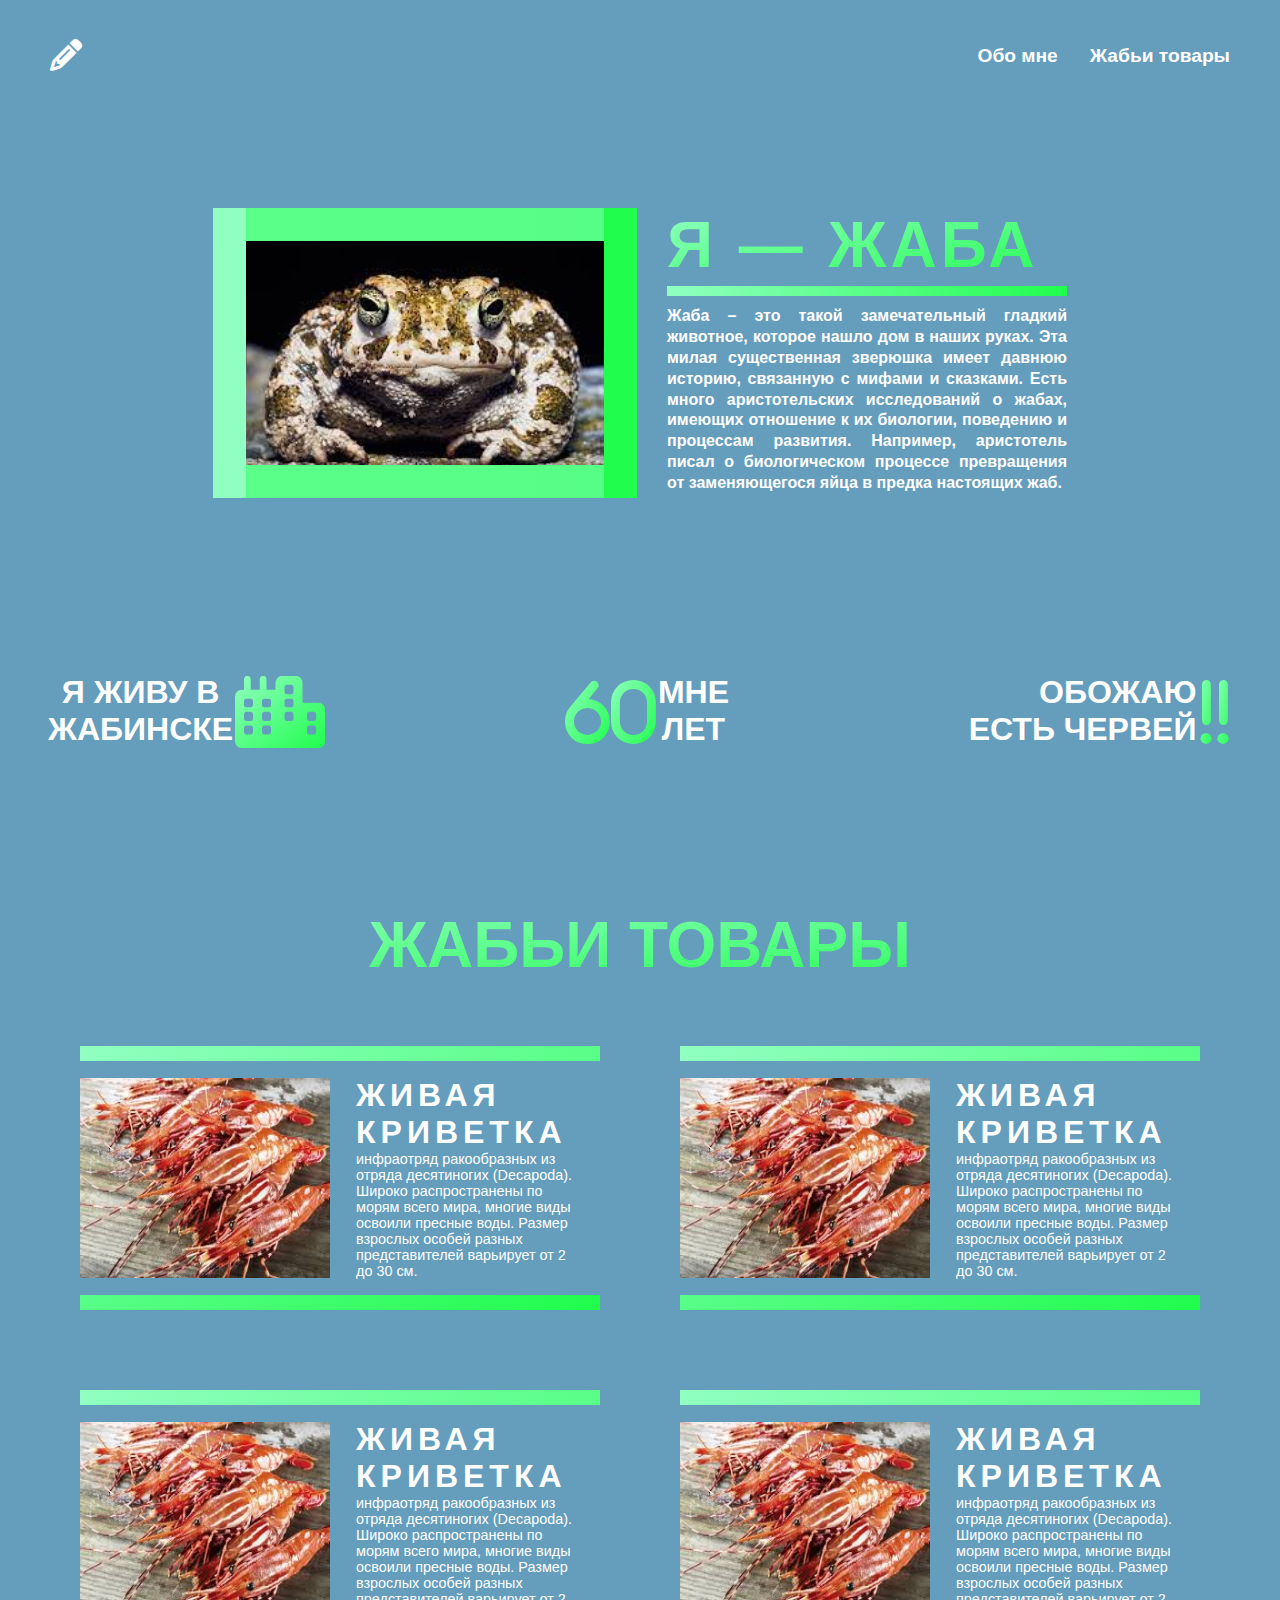
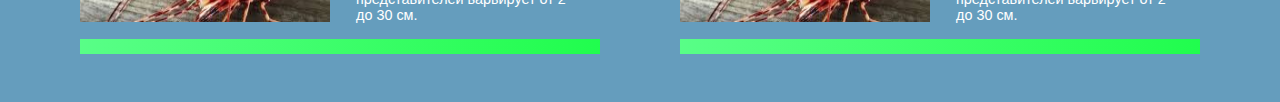
==== index.html @ 88a5e9f7 "first commit" ====
<!DOCTYPE html>
<html lang="en">
  <head>
    <meta charset="UTF-8" />
    <meta http-equiv="X-UA-Compatible" content="IE=edge" />
    <meta name="viewport" content="width=device-width, initial-scale=1.0" />
    <title>Резюме</title>
    <link
      rel="stylesheet"
      href="https://cdnjs.cloudflare.com/ajax/libs/font-awesome/6.2.1/css/all.min.css"
    />
    <link rel="stylesheet" href="styles.css" />
  </head>
  <body>
    <!-- Navbar section -->
    <nav class="navbar">
      <div class="navbar__container">
        <a href="/" id="navbar__logo"><i class="fa-solid fa-pencil"></i></a>
        <div class="navbar__menu">
          <li class="navbar__item">
            <a href="#about" class="navbar__link">Обо мне</a>
          </li>
          <li class="navbar__item">
            <a href="#products" class="navbar__link">Жабьи товары</a>
          </li>
        </div>
      </div>
    </nav>
    <main>
      <!-- About section -->
      <div class="about" id="about">
        <div class="about__container">
          <div class="about__avatar"></div>
          <div class="about__description">
            <h1>Я — ЖАБА</h1>
            <p>
              Жаба – это такой замечательный гладкий животное, которое нашло дом
              в наших руках. Эта милая существенная зверюшка имеет давнюю
              историю, связанную с мифами и сказками. Есть много аристотельских
              исследований о жабах, имеющих отношение к их биологии, поведению и
              процессам развития. Например, аристотель писал о биологическом
              процессе превращения от заменяющегося яйца в предка настоящих жаб.
            </p>
          </div>
        </div>
      </div>

      <!-- Info section -->
      <div class="info">
        <div class="info__container">
          <div class="info__item">
            <h1>
              Я ЖИВУ В <br />
              ЖАБИНСКЕ
            </h1>
            <i class="fa-solid fa-city"></i>
          </div>
          <div class="info__item">
            <div class="icon__wrapper">
              <i class="fa-solid fa-6"></i><i class="fa-solid fa-0"></i>
            </div>
            <h1>
              МНЕ <br />
              ЛЕТ
            </h1>
          </div>
          <div class="info__item">
            <h1>
              ОБОЖАЮ <br />
              ЕСТЬ ЧЕРВЕЙ
            </h1>
            <div class="icon__wrapper">
              <i class="fa-solid fa-exclamation"></i
              ><i class="fa-solid fa-exclamation"></i>
            </div>
          </div>
        </div>
      </div>

      <!-- Products section -->
      <div class="products" id="products">
        <h1>ЖАБЬИ ТОВАРЫ</h1>
        <div class="products__container">
          <div class="products__cards">
            <div class="products__card">
              <img
                src="images/krivet.jpg"
                width="250px"
                height="200px"
                alt="krivet"
              />
              <div class="products__content">
                <h2>Живая криветка</h2>
                <p>
                  инфраотряд ракообразных из отряда десятиногих (Decapoda). Широко
                  распространены по морям всего мира, многие виды освоили пресные
                  воды. Размер взрослых особей разных представителей варьирует от
                  2 до 30 см.
                </p>
              </div>
            </div>
            <div class="products__card">
              <img
                src="images/krivet.jpg"
                width="250px"
                height="200px"
                alt="krivet"
              />
              <div class="products__content">
                <h2>Живая криветка</h2>
                <p>
                  инфраотряд ракообразных из отряда десятиногих (Decapoda). Широко
                  распространены по морям всего мира, многие виды освоили пресные
                  воды. Размер взрослых особей разных представителей варьирует от
                  2 до 30 см.
                </p>
              </div>
            </div>
            <div class="products__card">
              <img
                src="images/krivet.jpg"
                width="250px"
                height="200px"
                alt="krivet"
              />
              <div class="products__content">
                <h2>Живая криветка</h2>
                <p>
                  инфраотряд ракообразных из отряда десятиногих (Decapoda). Широко
                  распространены по морям всего мира, многие виды освоили пресные
                  воды. Размер взрослых особей разных представителей варьирует от
                  2 до 30 см.
                </p>
              </div>
            </div>
            <div class="products__card">
              <img
                src="images/krivet.jpg"
                width="250px"
                height="200px"
                alt="krivet"
              />
              <div class="products__content">
                <h2>Живая криветка</h2>
                <p>
                  инфраотряд ракообразных из отряда десятиногих (Decapoda). Широко
                  распространены по морям всего мира, многие виды освоили пресные
                  воды. Размер взрослых особей разных представителей варьирует от
                  2 до 30 см.
                </p>
              </div>
            </div>
            
          </div>
        </div>
      </div>
    </main>
    <script src="scripts.js"></script>
  </body>
</html>
---- styles.css ----
* {
  box-sizing: border-box;
  margin: 0;
  padding: 0;
  font-family: Arial, Helvetica, sans-serif;
}

html {
  scroll-behavior: smooth;
}

/* Navbar section */

.navbar {
  display: flex;
  justify-content: center;
  background-color: #659dbd;
  height: 70px;
  position: sticky;
  padding: 56px 50px;
  top: 0;
  transition: padding 0.5s;
  z-index: 999;
}

.navbar.active {
  padding: 20px 50px;
  box-shadow: 0px 2px 4px rgba(0, 0, 0, 0.7);
}

.navbar__container {
  display: flex;
  justify-content: space-between;
  align-items: center;
  width: 100%;
  max-width: 1300px;
}

#navbar__logo {
  color: #fff;
  font-size: 2rem;
}

.navbar__menu {
  display: flex;
  align-items: center;
  list-style: none;
  gap: 0 2rem;
  font-size: 1.2rem;
}

.navbar__link {
  text-decoration: none;
  color: #fff;
  font-weight: 700;
}

.navbar__link:hover {
  color: #91ffc1;
  transition: all 0.3s;
}

main {
  display: grid;
  gap: 4rem;
  background-color: #659dbd;
  padding-top: 2rem;
  color: #fff;
}

/* About section */

.about__container {
  display: flex;
  width: 100vw;
  max-width: 1300px;
  padding: 0 50px;
  justify-content: center;
  margin: 0 auto;
  gap: 2.5rem 30px;
  flex-wrap: wrap;
  padding: 4rem;
}

.about__avatar {
  width: 424px;
  height: 290px;
  background: url(images/zaba.jpg) center;
  background-size: cover;
  border: 33px solid;
  border-image: linear-gradient(to left, #20fd4d 0%, #91ffc1 100%);
  border-image-slice: 1;
  border-image-repeat: repeat;
}

.about__description {
  display: grid;
  width: 100%;
  max-width: 400px;
  gap: 10px;
}

.about__description h1 {
  background-image: linear-gradient(to top left, #20fd4d 0%, #91ffc1 100%);
  background-clip: text;
  -webkit-background-clip: text;
  color: transparent;
  font-size: 4rem;
  border-bottom: 10px solid transparent;
  border-image: linear-gradient(to left, #20fd4d 0%, #91ffc1 100%);
  border-image-slice: 1;
  letter-spacing: 4px;
}

.about__description p {
  color: #fff;
  font-weight: 600;
  text-align: justify;
  line-height: 1.3rem;
}

.info {
  padding: 3rem;
}

.info__container {
  /* width: 100vw; */
  max-width: 1300px;
  display: flex;
  justify-content: space-between;
  align-items: center;
  flex-wrap: wrap;
  text-align: center;
  gap: 1.4rem 0;
  margin: 0 auto;
}

.info i {
  font-size: 4.5rem;
  /* color: #91ffc1; */
  background-image: linear-gradient(to top left, #20fd4d 0%, #91ffc1 100%);
  background-clip: text;
  -webkit-background-clip: text;
  color: transparent;
}

.info__item {
  display: flex;
  align-items: flex-end;
  text-align: center;
  align-self: flex-end;
  flex-wrap: wrap;
  gap: 0.1rem;
}

.info__item:nth-child(3) {
  text-align: right;
}

.icon__wrapper {
  display: flex;
}

@media screen and (max-width: 950px) {
  .about {
    grid-template-columns: auto;
  }

  .info {
    flex-flow: column nowrap;
    align-content: center;
    justify-content: center;
  }

  .info__item:nth-child(odd) {
    align-self: flex-start;
  }

  .info__item:nth-child(even) {
    align-self: flex-end;
  }
}

@media screen and (max-width: 440px) {
  .info > div.main__item {
    text-align: left;
    align-self: flex-start;
  }
}

.products {
  /* margin-top: 4rem; */
  max-width: 1300px;
  padding: 3rem 0;
  margin-inline: auto;
}

.products h1 {
  background-image: linear-gradient(to top left, #20fd4d 0%, #91ffc1 100%);
  background-clip: text;
  -webkit-background-clip: text;
  color: transparent;
  font-size: 4rem;
  text-align: center;
}

.products__cards {
  margin-top: 4rem;
  display: grid;
  grid-template-columns: 1fr 1fr;
  padding-inline: 5rem;
  gap: 5rem;
}

.products__card {
  display: grid;
  grid-template-columns: 1fr 1fr;
  align-items: center;
  border-bottom: 15px solid;
  border-top: 15px solid;
  border-image: linear-gradient(to top left, #20fd4d 0%, #91ffc1 100%);
  border-image-slice: 1;
  border-image-repeat: round;
}

.products__content {
  padding: 1rem;
}

.products__content h2 {
  text-transform: uppercase;
  font-size: 2rem;
  letter-spacing: 5px;
}

.products__content p {
  font-size: 0.9rem;
}

.products__card img {
  /* border-radius: 50px; */
}

/*
.products__container {
  display: flex;
  flex-wrap: wrap;
  margin: 0 auto;
  width: 100vw;
  max-width: 1300px;
}

.products__container p {
  max-width: 271px;
  text-align: justify;
}

.products__card {
  background-color: #72c3c9;
  padding: 25px;
  border-radius: 20px;
  z-index: 1;
}

.products__card img {
  transform: scale(1.2) translate(0%, -5%);
  position: relative;
  background-clip: content-box;
  z-index: 2;
} */
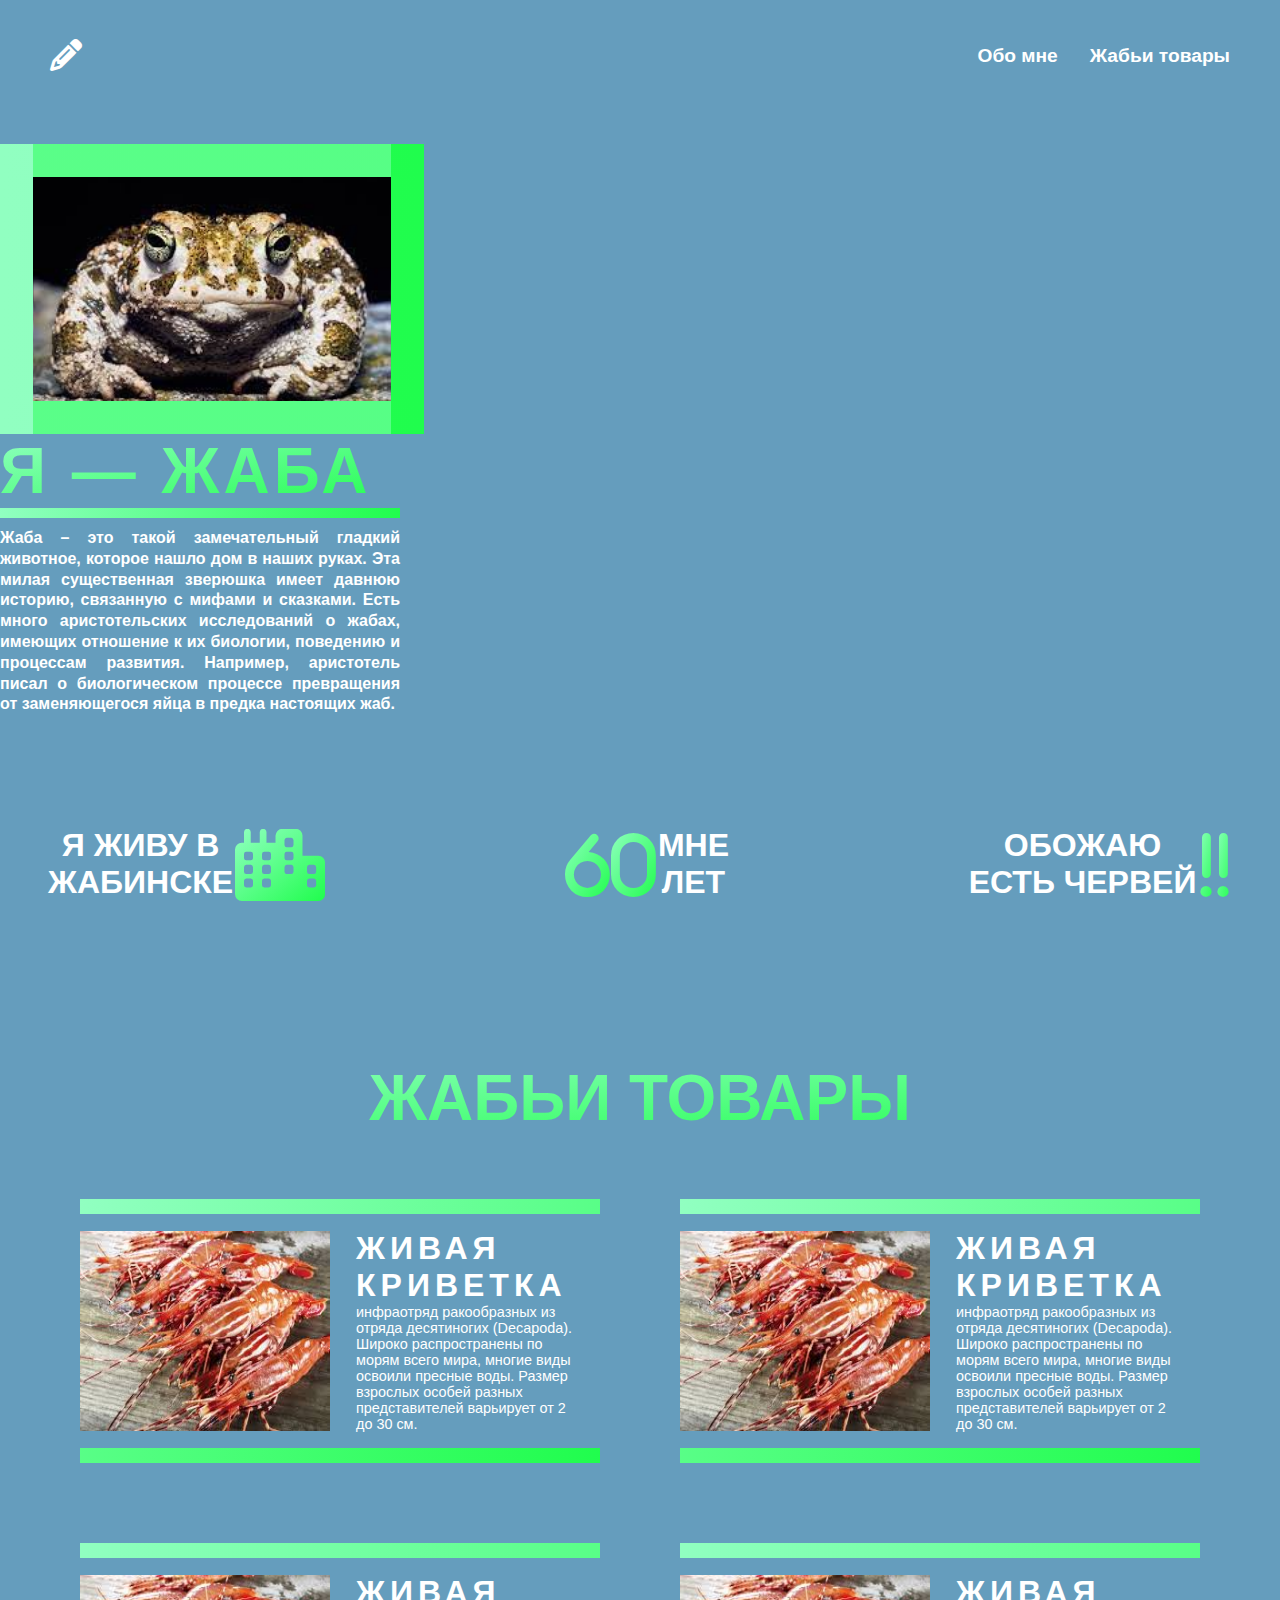
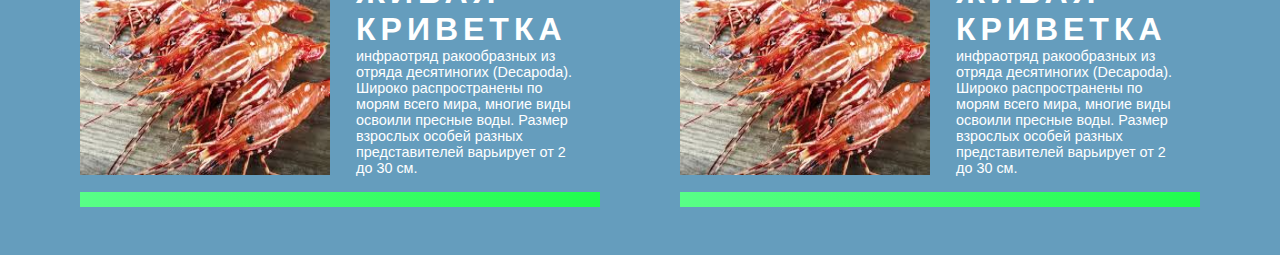
==== commit 73a393e0: "Add files via upload" ====
--- a/index.html
+++ b/index.html
@@ -9,6 +9,7 @@
       rel="stylesheet"
       href="https://cdnjs.cloudflare.com/ajax/libs/font-awesome/6.2.1/css/all.min.css"
     />
+    <link href="https://cdn.jsdelivr.net/npm/bootstrap@5.3.0-alpha1/dist/css/bootstrap.min.css" rel="stylesheet" integrity="sha384-GLhlTQ8iRABdZLl6O3oVMWSktQOp6b7In1Zl3/Jr59b6EGGoI1aFkw7cmDA6j6gD" crossorigin="anonymous">
     <link rel="stylesheet" href="styles.css" />
   </head>
   <body>
@@ -28,10 +29,10 @@
     </nav>
     <main>
       <!-- About section -->
-      <div class="about" id="about">
-        <div class="about__container">
-          <div class="about__avatar"></div>
-          <div class="about__description">
+      <div class="about container" id="about">
+        <div class="row">
+          <div class="about__avatar col-lg"></div>
+          <div class="about__description col-lg">
             <h1>Я — ЖАБА</h1>
             <p>
               Жаба – это такой замечательный гладкий животное, которое нашло дом
@@ -46,32 +47,38 @@
       </div>
 
       <!-- Info section -->
-      <div class="info">
-        <div class="info__container">
-          <div class="info__item">
-            <h1>
-              Я ЖИВУ В <br />
-              ЖАБИНСКЕ
-            </h1>
-            <i class="fa-solid fa-city"></i>
+      <div class="info container-md">
+        <div class="info__container row">
+          <div class="col-xl">
+            <div class="info__item">
+              <h1>
+                Я ЖИВУ В <br />
+                ЖАБИНСКЕ
+              </h1>
+              <i class="fa-solid fa-city"></i>
+            </div>
           </div>
-          <div class="info__item">
-            <div class="icon__wrapper">
-              <i class="fa-solid fa-6"></i><i class="fa-solid fa-0"></i>
+          <div class="col-xl">
+            <div class="info__item">
+              <div class="icon__wrapper">
+                <i class="fa-solid fa-6"></i><i class="fa-solid fa-0"></i>
+              </div>
+              <h1>
+                МНЕ <br />
+                ЛЕТ
+              </h1>
             </div>
-            <h1>
-              МНЕ <br />
-              ЛЕТ
-            </h1>
           </div>
-          <div class="info__item">
-            <h1>
-              ОБОЖАЮ <br />
-              ЕСТЬ ЧЕРВЕЙ
-            </h1>
-            <div class="icon__wrapper">
-              <i class="fa-solid fa-exclamation"></i
-              ><i class="fa-solid fa-exclamation"></i>
+          <div class="col-xl">
+            <div class="info__item">
+              <h1>
+                ОБОЖАЮ <br />
+                ЕСТЬ ЧЕРВЕЙ
+              </h1>
+              <div class="icon__wrapper">
+                <i class="fa-solid fa-exclamation"></i
+                ><i class="fa-solid fa-exclamation"></i>
+              </div>
             </div>
           </div>
         </div>
@@ -155,6 +162,7 @@
         </div>
       </div>
     </main>
+    <script src="https://cdn.jsdelivr.net/npm/bootstrap@5.3.0-alpha1/dist/js/bootstrap.bundle.min.js" integrity="sha384-w76AqPfDkMBDXo30jS1Sgez6pr3x5MlQ1ZAGC+nuZB+EYdgRZgiwxhTBTkF7CXvN" crossorigin="anonymous"></script>
     <script src="scripts.js"></script>
   </body>
 </html>
--- a/styles.css
+++ b/styles.css
@@ -235,36 +235,4 @@
 
 .products__content p {
   font-size: 0.9rem;
-}
-
-.products__card img {
-  /* border-radius: 50px; */
-}
-
-/*
-.products__container {
-  display: flex;
-  flex-wrap: wrap;
-  margin: 0 auto;
-  width: 100vw;
-  max-width: 1300px;
-}
-
-.products__container p {
-  max-width: 271px;
-  text-align: justify;
-}
-
-.products__card {
-  background-color: #72c3c9;
-  padding: 25px;
-  border-radius: 20px;
-  z-index: 1;
-}
-
-.products__card img {
-  transform: scale(1.2) translate(0%, -5%);
-  position: relative;
-  background-clip: content-box;
-  z-index: 2;
-} */
+}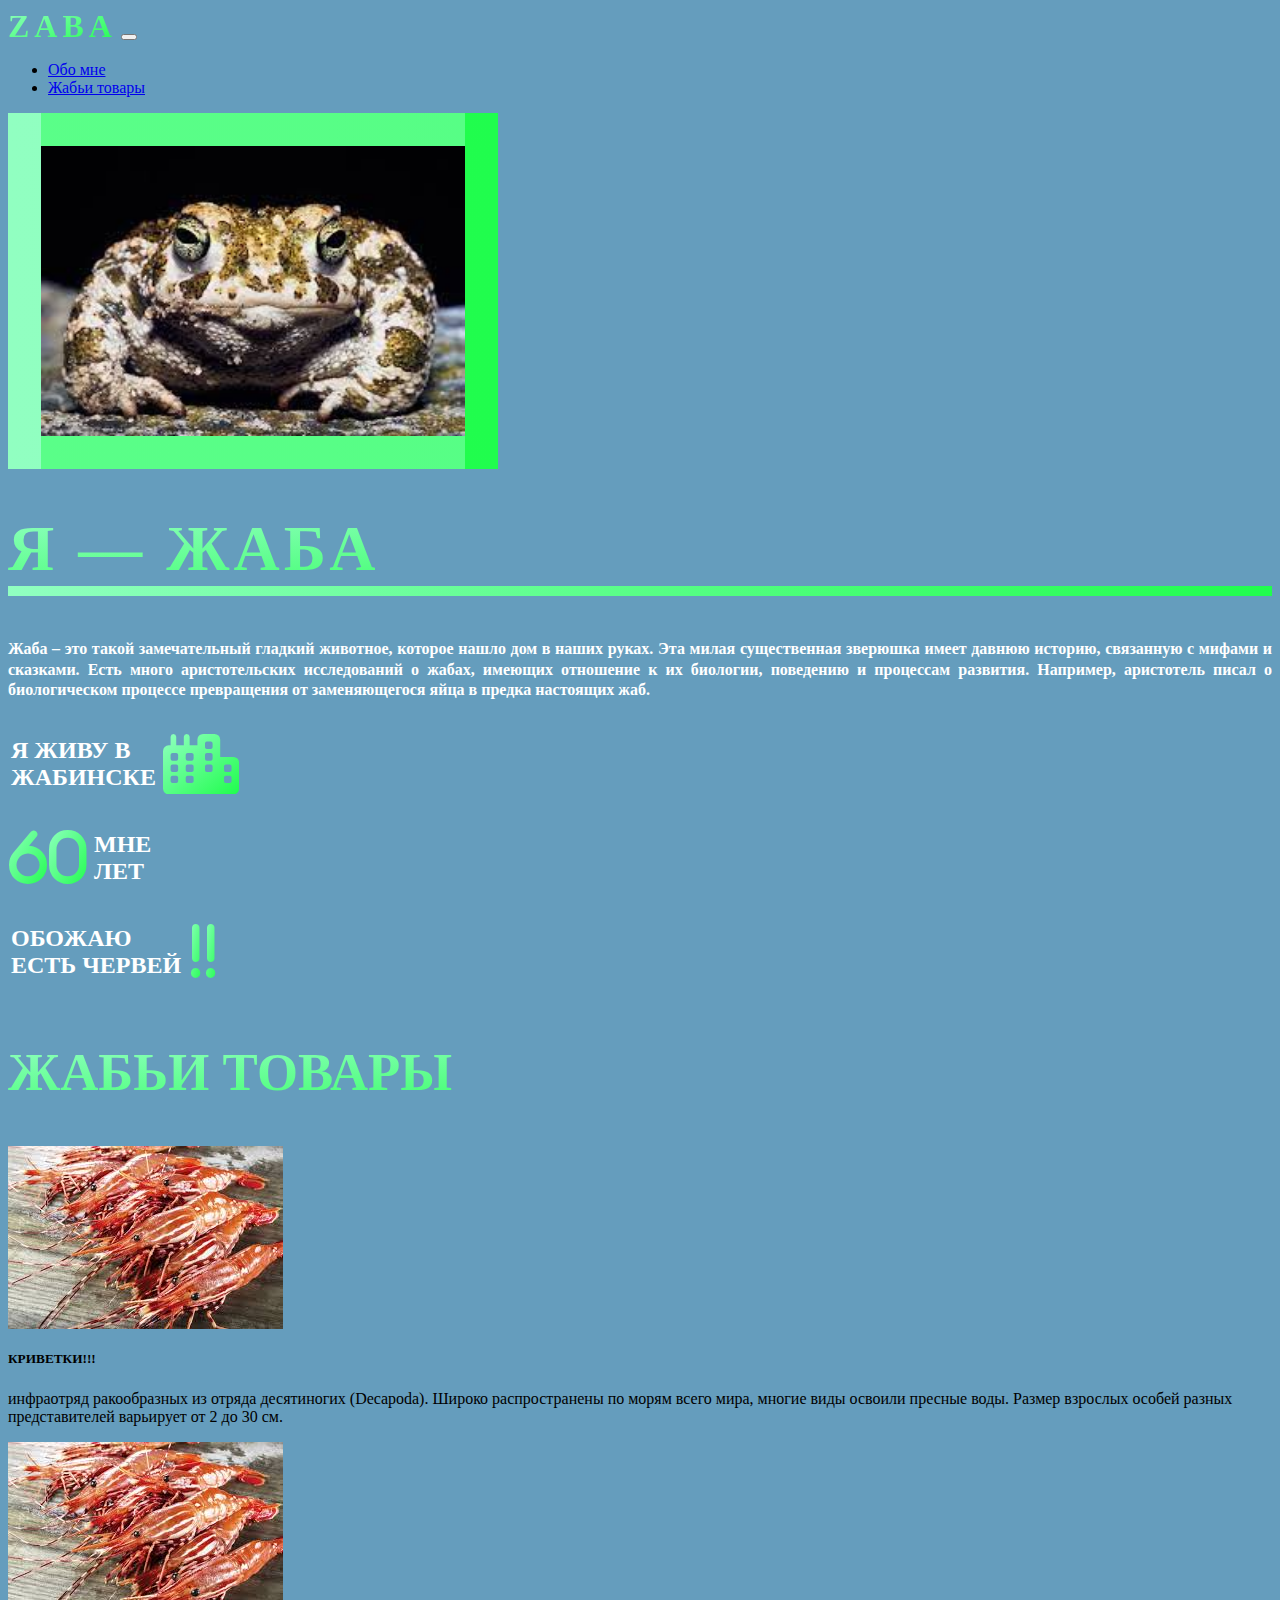
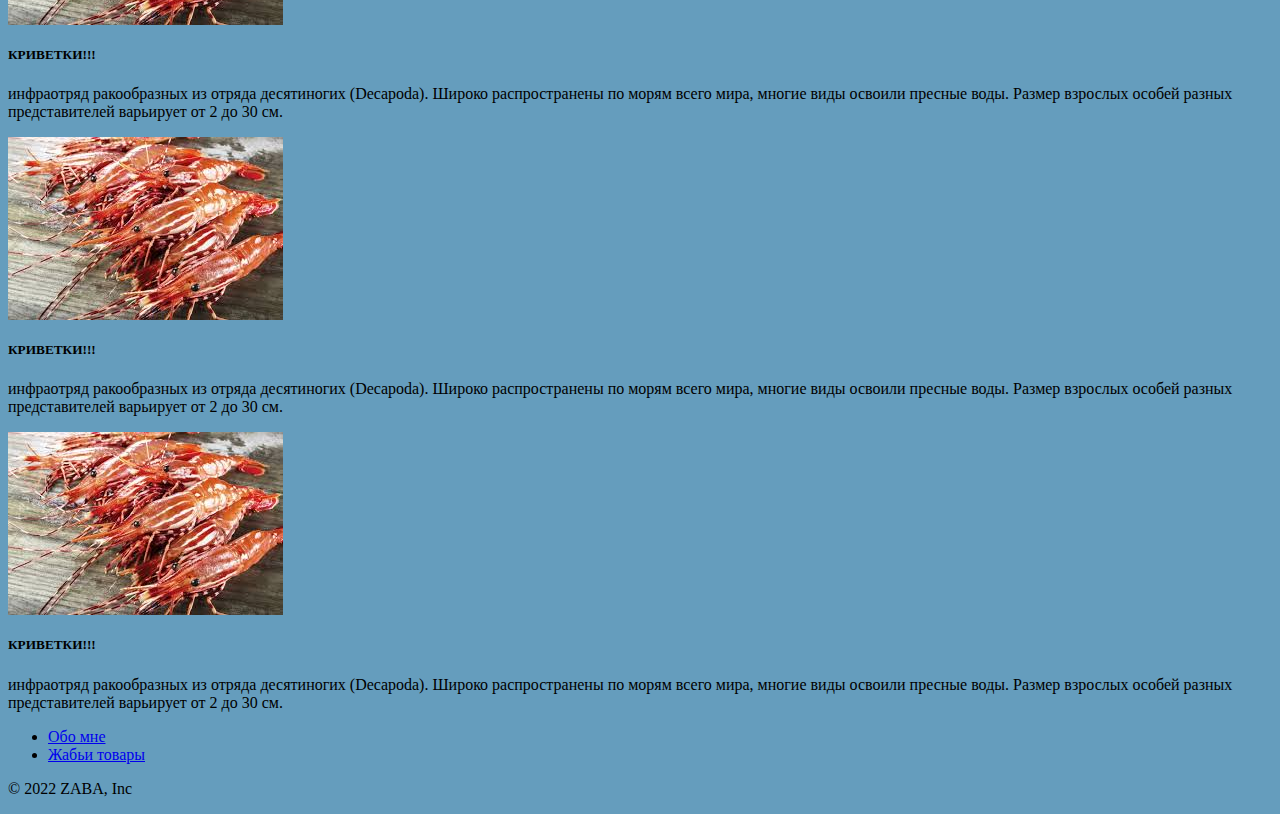
==== commit e3b91909: "CHAOS" ====
--- a/index.html
+++ b/index.html
@@ -4,165 +4,199 @@
     <meta charset="UTF-8" />
     <meta http-equiv="X-UA-Compatible" content="IE=edge" />
     <meta name="viewport" content="width=device-width, initial-scale=1.0" />
-    <title>Резюме</title>
+    <title>Zaba</title>
     <link
       rel="stylesheet"
       href="https://cdnjs.cloudflare.com/ajax/libs/font-awesome/6.2.1/css/all.min.css"
     />
-    <link href="https://cdn.jsdelivr.net/npm/bootstrap@5.3.0-alpha1/dist/css/bootstrap.min.css" rel="stylesheet" integrity="sha384-GLhlTQ8iRABdZLl6O3oVMWSktQOp6b7In1Zl3/Jr59b6EGGoI1aFkw7cmDA6j6gD" crossorigin="anonymous">
+    <link
+      href="https://cdn.jsdelivr.net/npm/bootstrap@5.3.0-alpha1/dist/css/bootstrap.min.css"
+      rel="stylesheet"
+      integrity="sha384-GLhlTQ8iRABdZLl6O3oVMWSktQOp6b7In1Zl3/Jr59b6EGGoI1aFkw7cmDA6j6gD"
+      crossorigin="anonymous"
+    />
     <link rel="stylesheet" href="styles.css" />
   </head>
   <body>
-    <!-- Navbar section -->
-    <nav class="navbar">
-      <div class="navbar__container">
-        <a href="/" id="navbar__logo"><i class="fa-solid fa-pencil"></i></a>
-        <div class="navbar__menu">
-          <li class="navbar__item">
-            <a href="#about" class="navbar__link">Обо мне</a>
-          </li>
-          <li class="navbar__item">
-            <a href="#products" class="navbar__link">Жабьи товары</a>
-          </li>
-        </div>
-      </div>
-    </nav>
+    <header>
+      <!-- Navbar -->
+      <nav class="navbar navbar-expand-lg py-4 fs-5">
+        <div class="container">
+          <a class="navbar-brand" href="#">ZABA</a>
+          <button
+            class="navbar-toggler"
+            type="button"
+            data-bs-toggle="collapse"
+            data-bs-target="#navbarSupportedContent"
+            aria-controls="navbarSupportedContent"
+            aria-expanded="false"
+            aria-label="Toggle navigation"
+          >
+            <span class="navbar-toggler-icon"></span>
+          </button>
+          <div
+            class="collapse navbar-collapse justify-content-end"
+            id="navbarSupportedContent"
+          >
+            <ul class="navbar-nav gap-lg-3">
+              <li class="nav-item">
+                <a class="nav-link" aria-current="page" href="#about"
+                  >Обо мне</a
+                >
+              </li>
+              <li class="nav-item">
+                <a class="nav-link" href="#products">Жабьи товары</a>
+              </li>
+            </ul>
+          </div>
+        </div>
+      </nav>
+    </header>
     <main>
       <!-- About section -->
-      <div class="about container" id="about">
-        <div class="row">
-          <div class="about__avatar col-lg"></div>
-          <div class="about__description col-lg">
-            <h1>Я — ЖАБА</h1>
-            <p>
-              Жаба – это такой замечательный гладкий животное, которое нашло дом
-              в наших руках. Эта милая существенная зверюшка имеет давнюю
-              историю, связанную с мифами и сказками. Есть много аристотельских
-              исследований о жабах, имеющих отношение к их биологии, поведению и
-              процессам развития. Например, аристотель писал о биологическом
-              процессе превращения от заменяющегося яйца в предка настоящих жаб.
-            </p>
-          </div>
-        </div>
-      </div>
-
-      <!-- Info section -->
-      <div class="info container-md">
-        <div class="info__container row">
-          <div class="col-xl">
-            <div class="info__item">
-              <h1>
+      <section class="about my-4" id="about">
+        <div class="about__brief container p-md-5">
+          <div class="row gy-4 justify-content-center">
+            <div class="col-lg col-xl-5 col-xxl-4">
+              <img
+                class="about__image mx-auto"
+                src="./images/zaba.jpg"
+                alt=""
+              />
+            </div>
+            <div
+              class="col-11 col-lg col-xl-5 d-flex flex-column justify-content-center"
+            >
+              <h1 class="about__brief-title title text-center text-lg-start">
+                Я — ЖАБА
+              </h1>
+              <p class="about__brief-description">
+                Жаба – это такой замечательный гладкий животное, которое нашло
+                дом в наших руках. Эта милая существенная зверюшка имеет давнюю
+                историю, связанную с мифами и сказками. Есть много
+                аристотельских исследований о жабах, имеющих отношение к их
+                биологии, поведению и процессам развития. Например, аристотель
+                писал о биологическом процессе превращения от заменяющегося яйца
+                в предка настоящих жаб.
+              </p>
+            </div>
+          </div>
+        </div>
+        <div class="about__information container py-5">
+          <div class="row g-4 px-4 px-md-5">
+            <div
+              class="about__information-item col-lg text-start text-lg-center"
+            >
+              <h2 class="about__information-title text-end">
                 Я ЖИВУ В <br />
                 ЖАБИНСКЕ
-              </h1>
+              </h2>
               <i class="fa-solid fa-city"></i>
             </div>
-          </div>
-          <div class="col-xl">
-            <div class="info__item">
-              <div class="icon__wrapper">
-                <i class="fa-solid fa-6"></i><i class="fa-solid fa-0"></i>
-              </div>
-              <h1>
+            <div class="about__information-item col-lg text-end text-lg-center">
+              <i class="fa-solid fa-6"></i><i class="fa-solid fa-0"></i>
+              <h2 class="about__information-title text-start">
                 МНЕ <br />
                 ЛЕТ
-              </h1>
-            </div>
-          </div>
-          <div class="col-xl">
-            <div class="info__item">
-              <h1>
+              </h2>
+            </div>
+            <div
+              class="about__information-item col-lg text-start text-lg-center"
+            >
+              <h2 class="about__information-title text-end">
                 ОБОЖАЮ <br />
                 ЕСТЬ ЧЕРВЕЙ
-              </h1>
-              <div class="icon__wrapper">
-                <i class="fa-solid fa-exclamation"></i
-                ><i class="fa-solid fa-exclamation"></i>
-              </div>
-            </div>
-          </div>
-        </div>
+              </h2>
+              <i class="fa-solid fa-exclamation"></i
+              ><i class="fa-solid fa-exclamation"></i>
+            </div>
+          </div>
+        </div>
+      </section>
+      <!-- Products section -->
+      <section class="products my-3" id="products">
+        <div class="container">
+          <h2 class="products__title title text-center">ЖАБЬИ ТОВАРЫ</h2>
+          <div
+            class="row row-cols-1 row-cols-sm-2 row-cols-lg-3 row-cols-xl-4 px-5 px-sm-0 g-5 g-sm-4 my-1 my-lg-5"
+          >
+            <div class="col">
+              <div class="card">
+                <img src="./images/krivet.jpg" class="card-img-top" alt="..." />
+                <div class="card-body">
+                  <h5 class="card-title">КРИВЕТКИ!!!</h5>
+                  <p class="card-text">
+                    инфраотряд ракообразных из отряда десятиногих (Decapoda).
+                    Широко распространены по морям всего мира, многие виды
+                    освоили пресные воды. Размер взрослых особей разных
+                    представителей варьирует от 2 до 30 см.
+                  </p>
+                </div>
+              </div>
+            </div>
+            <div class="col">
+              <div class="card">
+                <img src="./images/krivet.jpg" class="card-img-top" alt="..." />
+                <div class="card-body">
+                  <h5 class="card-title">КРИВЕТКИ!!!</h5>
+                  <p class="card-text">
+                    инфраотряд ракообразных из отряда десятиногих (Decapoda).
+                    Широко распространены по морям всего мира, многие виды
+                    освоили пресные воды. Размер взрослых особей разных
+                    представителей варьирует от 2 до 30 см.
+                  </p>
+                </div>
+              </div>
+            </div>
+            <div class="col">
+              <div class="card">
+                <img src="./images/krivet.jpg" class="card-img-top" alt="..." />
+                <div class="card-body">
+                  <h5 class="card-title">КРИВЕТКИ!!!</h5>
+                  <p class="card-text">
+                    инфраотряд ракообразных из отряда десятиногих (Decapoda).
+                    Широко распространены по морям всего мира, многие виды
+                    освоили пресные воды. Размер взрослых особей разных
+                    представителей варьирует от 2 до 30 см.
+                  </p>
+                </div>
+              </div>
+            </div>
+            <div class="col">
+              <div class="card">
+                <img src="./images/krivet.jpg" class="card-img-top" alt="..." />
+                <div class="card-body">
+                  <h5 class="card-title">КРИВЕТКИ!!!</h5>
+                  <p class="card-text">
+                    инфраотряд ракообразных из отряда десятиногих (Decapoda).
+                    Широко распространены по морям всего мира, многие виды
+                    освоили пресные воды. Размер взрослых особей разных
+                    представителей варьирует от 2 до 30 см.
+                  </p>
+                </div>
+              </div>
+            </div>
+          </div>
+        </div>
+      </section>
+    </main>
+    <footer class="py-3 my-4">
+      <div class="container">
+        <ul class="nav justify-content-center border-bottom pb-3 mb-3">
+            <li class="nav-item">
+              <a href="#about" class="nav-link px-2 text-light">Обо мне</a>
+            </li>
+            <li class="nav-item">
+              <a href="#products" class="nav-link px-2 text-light">Жабьи товары</a>
+            </li>
+          </ul>
+          <p class="text-center text-light">© 2022 ZABA, Inc</p>
       </div>
-
-      <!-- Products section -->
-      <div class="products" id="products">
-        <h1>ЖАБЬИ ТОВАРЫ</h1>
-        <div class="products__container">
-          <div class="products__cards">
-            <div class="products__card">
-              <img
-                src="images/krivet.jpg"
-                width="250px"
-                height="200px"
-                alt="krivet"
-              />
-              <div class="products__content">
-                <h2>Живая криветка</h2>
-                <p>
-                  инфраотряд ракообразных из отряда десятиногих (Decapoda). Широко
-                  распространены по морям всего мира, многие виды освоили пресные
-                  воды. Размер взрослых особей разных представителей варьирует от
-                  2 до 30 см.
-                </p>
-              </div>
-            </div>
-            <div class="products__card">
-              <img
-                src="images/krivet.jpg"
-                width="250px"
-                height="200px"
-                alt="krivet"
-              />
-              <div class="products__content">
-                <h2>Живая криветка</h2>
-                <p>
-                  инфраотряд ракообразных из отряда десятиногих (Decapoda). Широко
-                  распространены по морям всего мира, многие виды освоили пресные
-                  воды. Размер взрослых особей разных представителей варьирует от
-                  2 до 30 см.
-                </p>
-              </div>
-            </div>
-            <div class="products__card">
-              <img
-                src="images/krivet.jpg"
-                width="250px"
-                height="200px"
-                alt="krivet"
-              />
-              <div class="products__content">
-                <h2>Живая криветка</h2>
-                <p>
-                  инфраотряд ракообразных из отряда десятиногих (Decapoda). Широко
-                  распространены по морям всего мира, многие виды освоили пресные
-                  воды. Размер взрослых особей разных представителей варьирует от
-                  2 до 30 см.
-                </p>
-              </div>
-            </div>
-            <div class="products__card">
-              <img
-                src="images/krivet.jpg"
-                width="250px"
-                height="200px"
-                alt="krivet"
-              />
-              <div class="products__content">
-                <h2>Живая криветка</h2>
-                <p>
-                  инфраотряд ракообразных из отряда десятиногих (Decapoda). Широко
-                  распространены по морям всего мира, многие виды освоили пресные
-                  воды. Размер взрослых особей разных представителей варьирует от
-                  2 до 30 см.
-                </p>
-              </div>
-            </div>
-            
-          </div>
-        </div>
-      </div>
-    </main>
-    <script src="https://cdn.jsdelivr.net/npm/bootstrap@5.3.0-alpha1/dist/js/bootstrap.bundle.min.js" integrity="sha384-w76AqPfDkMBDXo30jS1Sgez6pr3x5MlQ1ZAGC+nuZB+EYdgRZgiwxhTBTkF7CXvN" crossorigin="anonymous"></script>
-    <script src="scripts.js"></script>
+    </footer>
+    <script
+      src="https://cdn.jsdelivr.net/npm/bootstrap@5.3.0-alpha1/dist/js/bootstrap.bundle.min.js"
+      integrity="sha384-w76AqPfDkMBDXo30jS1Sgez6pr3x5MlQ1ZAGC+nuZB+EYdgRZgiwxhTBTkF7CXvN"
+      crossorigin="anonymous"
+    ></script>
   </body>
 </html>
--- a/styles.css
+++ b/styles.css
@@ -1,238 +1,112 @@
-* {
-  box-sizing: border-box;
-  margin: 0;
-  padding: 0;
-  font-family: Arial, Helvetica, sans-serif;
+:root {
+  --light-clr: #fff;
+  --light-clr-2: #bed2c9;
+  --light-clr-3: #e1e7dd;
+  --dark-clr: #2e2e2e;
+  --font-clr: #fff;
+  --font-sec-clr: rgb(104, 255, 72);
+  --body-bg-clr: #659dbd;
+  --bs-nav-link-color: #fff;
+  /* --second-bg-image:  */
+  /* --title-font: "Bebas Neue", cursive;
+  --body-font: "Poppins", sans-serif; */
 }
 
 html {
   scroll-behavior: smooth;
+  overflow-x: hidden;
 }
 
-/* Navbar section */
-
-.navbar {
-  display: flex;
-  justify-content: center;
-  background-color: #659dbd;
-  height: 70px;
-  position: sticky;
-  padding: 56px 50px;
-  top: 0;
-  transition: padding 0.5s;
-  z-index: 999;
+body {
+  /* font-size: 1.4rem;
+  line-height: 1.5; */
+  background-color: var(--body-bg-clr);
+  color: var(--body-font-clr);
 }
 
-.navbar.active {
-  padding: 20px 50px;
-  box-shadow: 0px 2px 4px rgba(0, 0, 0, 0.7);
+img,
+picture {
+  max-width: 100%;
+  display: block;
 }
 
-.navbar__container {
-  display: flex;
-  justify-content: space-between;
-  align-items: center;
-  width: 100%;
-  max-width: 1300px;
+/* Components */
+.title {
+  background-image: linear-gradient(to top left, #20fd4d 0%, #91ffc1 100%);
+  background-clip: text;
+  -webkit-background-clip: text;
+  color: transparent;
+  font-size: 3.3rem;
+  font-weight: 700;
 }
 
-#navbar__logo {
-  color: #fff;
+/* Navbar */
+.navbar-nav {
+  --bs-nav-link-color: var(--font-clr);
+  --bs-nav-link-hover-color: var(--font-sec-clr);
+}
+
+.navbar-brand {
+  letter-spacing: 5px;
+  background-image: linear-gradient(to top left, #20fd4d 0%, #91ffc1 100%);
+  background-clip: text;
+  -webkit-background-clip: text;
+  color: transparent;
+  font-weight: bold;
   font-size: 2rem;
 }
 
-.navbar__menu {
-  display: flex;
-  align-items: center;
-  list-style: none;
-  gap: 0 2rem;
-  font-size: 1.2rem;
-}
-
-.navbar__link {
-  text-decoration: none;
-  color: #fff;
-  font-weight: 700;
-}
-
-.navbar__link:hover {
-  color: #91ffc1;
-  transition: all 0.3s;
-}
-
-main {
-  display: grid;
-  gap: 4rem;
-  background-color: #659dbd;
-  padding-top: 2rem;
-  color: #fff;
-}
-
-/* About section */
-
-.about__container {
-  display: flex;
-  width: 100vw;
-  max-width: 1300px;
-  padding: 0 50px;
-  justify-content: center;
-  margin: 0 auto;
-  gap: 2.5rem 30px;
-  flex-wrap: wrap;
-  padding: 4rem;
-}
-
-.about__avatar {
+/* About */
+.about__image {
   width: 424px;
   height: 290px;
-  background: url(images/zaba.jpg) center;
-  background-size: cover;
+  /* background: url(../images/zaba.jpg) center; */
+  /* background-size: cover; */
   border: 33px solid;
   border-image: linear-gradient(to left, #20fd4d 0%, #91ffc1 100%);
   border-image-slice: 1;
   border-image-repeat: repeat;
 }
 
-.about__description {
-  display: grid;
-  width: 100%;
-  max-width: 400px;
-  gap: 10px;
+.about__brief-description {
+  color: #fff;
+  font-weight: 600;
+  text-align: justify;
+  line-height: 1.3rem;
 }
 
-.about__description h1 {
-  background-image: linear-gradient(to top left, #20fd4d 0%, #91ffc1 100%);
-  background-clip: text;
-  -webkit-background-clip: text;
-  color: transparent;
-  font-size: 4rem;
+.about__brief-title {
   border-bottom: 10px solid transparent;
   border-image: linear-gradient(to left, #20fd4d 0%, #91ffc1 100%);
   border-image-slice: 1;
   letter-spacing: 4px;
 }
 
-.about__description p {
-  color: #fff;
+.about__information-title {
+  display: inline-block;
+  color: var(--font-clr);
   font-weight: 600;
-  text-align: justify;
-  line-height: 1.3rem;
+  margin-inline: 3px;
 }
 
-.info {
-  padding: 3rem;
-}
-
-.info__container {
-  /* width: 100vw; */
-  max-width: 1300px;
-  display: flex;
-  justify-content: space-between;
-  align-items: center;
-  flex-wrap: wrap;
-  text-align: center;
-  gap: 1.4rem 0;
-  margin: 0 auto;
-}
-
-.info i {
-  font-size: 4.5rem;
-  /* color: #91ffc1; */
+.about__information i {
+  font-size: 3.4em;
   background-image: linear-gradient(to top left, #20fd4d 0%, #91ffc1 100%);
-  background-clip: text;
   -webkit-background-clip: text;
   color: transparent;
 }
 
-.info__item {
-  display: flex;
-  align-items: flex-end;
-  text-align: center;
-  align-self: flex-end;
-  flex-wrap: wrap;
-  gap: 0.1rem;
+.about__information-item > * {
+  vertical-align: middle;
 }
 
-.info__item:nth-child(3) {
-  text-align: right;
-}
-
-.icon__wrapper {
-  display: flex;
-}
-
-@media screen and (max-width: 950px) {
-  .about {
-    grid-template-columns: auto;
+/* Media */
+@media (min-width: 1200px) {
+  .about__brief-title {
+    font-size: 4rem;
   }
 
-  .info {
-    flex-flow: column nowrap;
-    align-content: center;
-    justify-content: center;
-  }
-
-  .info__item:nth-child(odd) {
-    align-self: flex-start;
-  }
-
-  .info__item:nth-child(even) {
-    align-self: flex-end;
+  .about__information i {
+    font-size: 3.8em;
   }
 }
-
-@media screen and (max-width: 440px) {
-  .info > div.main__item {
-    text-align: left;
-    align-self: flex-start;
-  }
-}
-
-.products {
-  /* margin-top: 4rem; */
-  max-width: 1300px;
-  padding: 3rem 0;
-  margin-inline: auto;
-}
-
-.products h1 {
-  background-image: linear-gradient(to top left, #20fd4d 0%, #91ffc1 100%);
-  background-clip: text;
-  -webkit-background-clip: text;
-  color: transparent;
-  font-size: 4rem;
-  text-align: center;
-}
-
-.products__cards {
-  margin-top: 4rem;
-  display: grid;
-  grid-template-columns: 1fr 1fr;
-  padding-inline: 5rem;
-  gap: 5rem;
-}
-
-.products__card {
-  display: grid;
-  grid-template-columns: 1fr 1fr;
-  align-items: center;
-  border-bottom: 15px solid;
-  border-top: 15px solid;
-  border-image: linear-gradient(to top left, #20fd4d 0%, #91ffc1 100%);
-  border-image-slice: 1;
-  border-image-repeat: round;
-}
-
-.products__content {
-  padding: 1rem;
-}
-
-.products__content h2 {
-  text-transform: uppercase;
-  font-size: 2rem;
-  letter-spacing: 5px;
-}
-
-.products__content p {
-  font-size: 0.9rem;
-}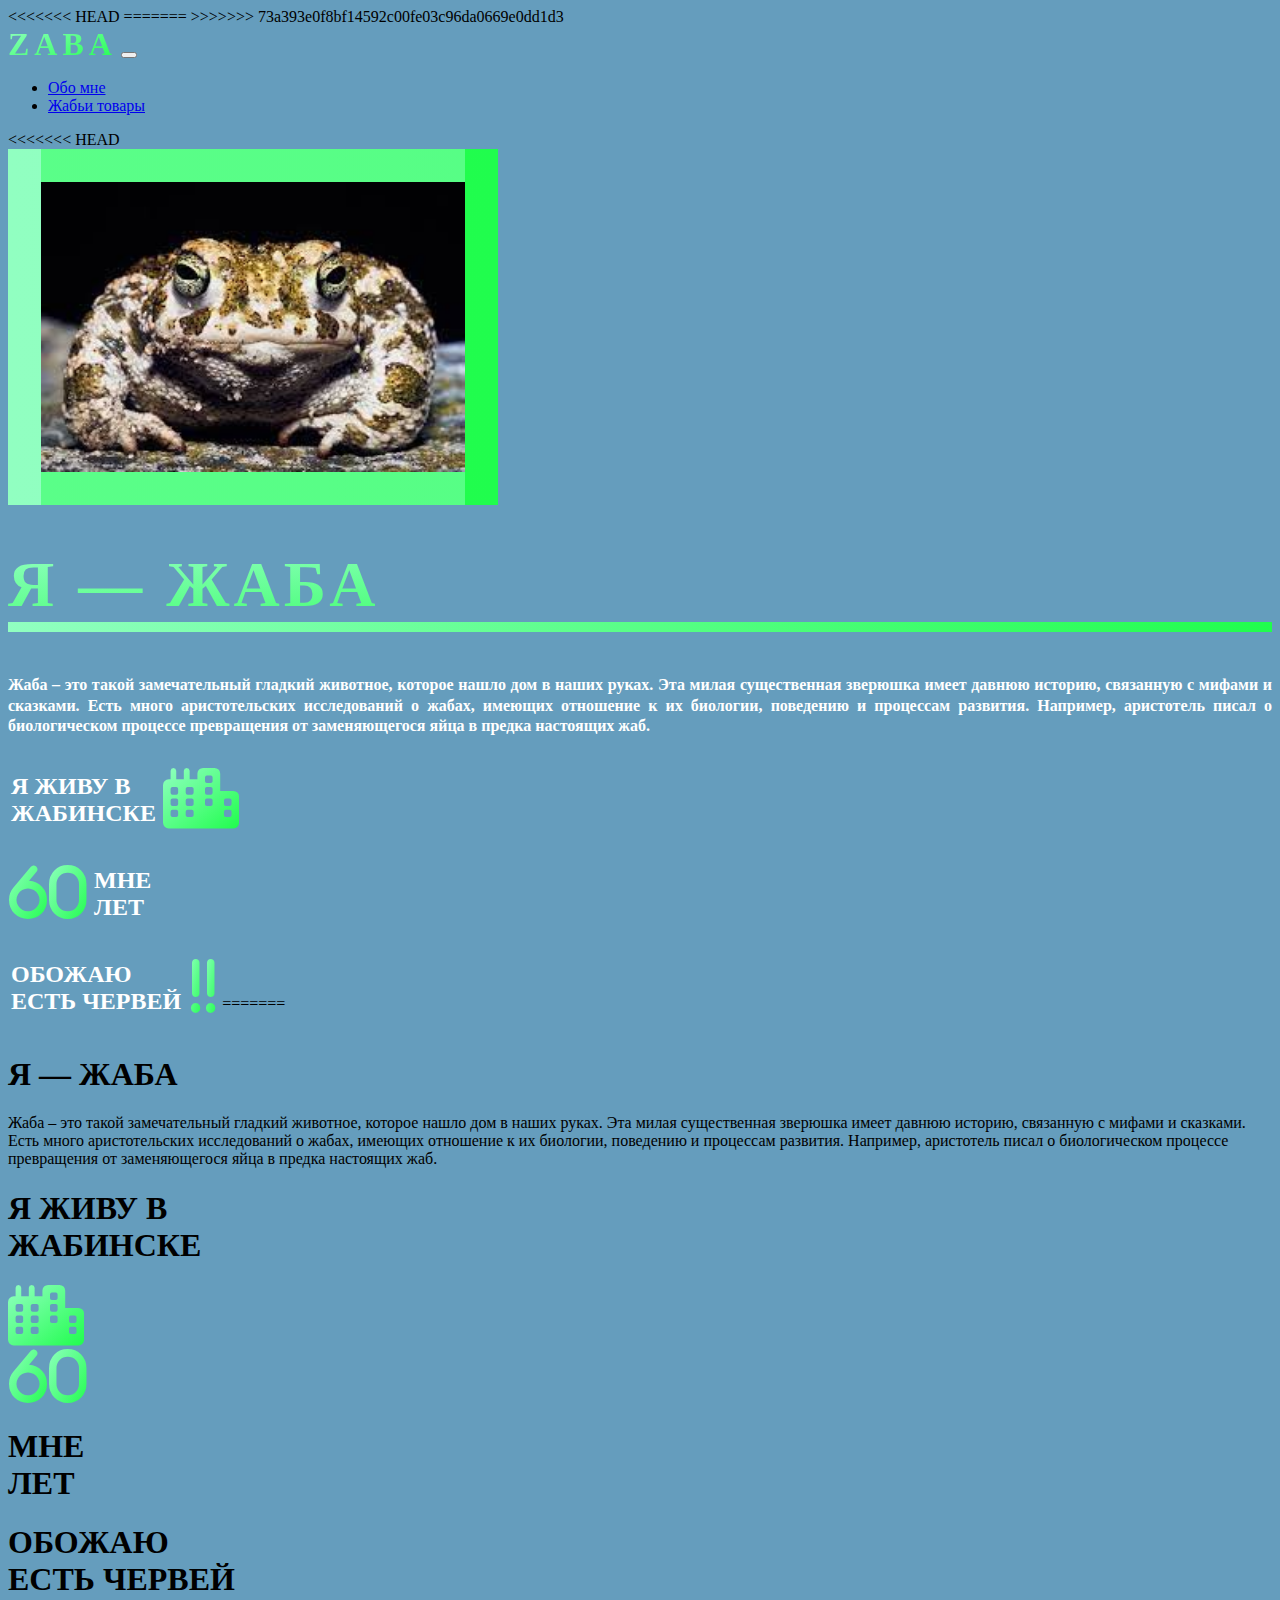
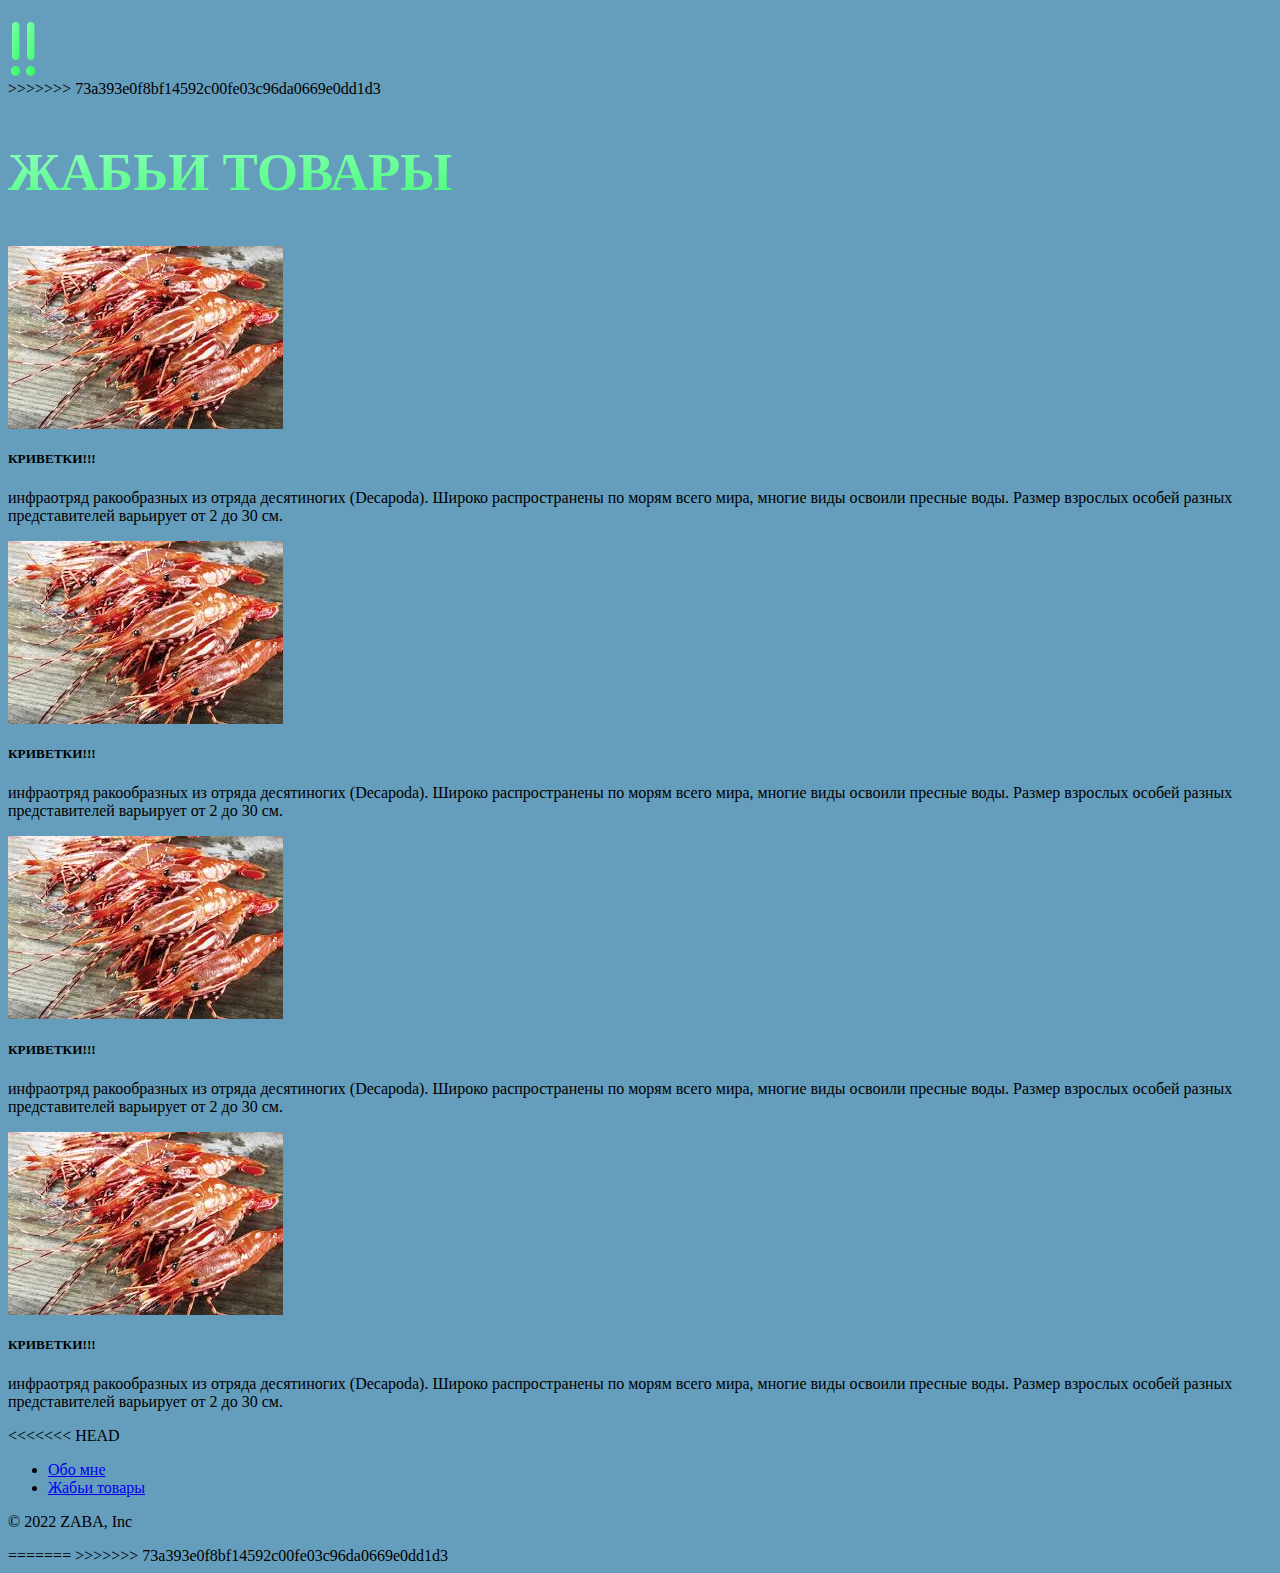
==== commit 1a4be90f: "Merge branch 'main' of https://github.com/cornual55/LR2" ====
--- a/index.html
+++ b/index.html
@@ -9,12 +9,16 @@
       rel="stylesheet"
       href="https://cdnjs.cloudflare.com/ajax/libs/font-awesome/6.2.1/css/all.min.css"
     />
+<<<<<<< HEAD
     <link
       href="https://cdn.jsdelivr.net/npm/bootstrap@5.3.0-alpha1/dist/css/bootstrap.min.css"
       rel="stylesheet"
       integrity="sha384-GLhlTQ8iRABdZLl6O3oVMWSktQOp6b7In1Zl3/Jr59b6EGGoI1aFkw7cmDA6j6gD"
       crossorigin="anonymous"
     />
+=======
+    <link href="https://cdn.jsdelivr.net/npm/bootstrap@5.3.0-alpha1/dist/css/bootstrap.min.css" rel="stylesheet" integrity="sha384-GLhlTQ8iRABdZLl6O3oVMWSktQOp6b7In1Zl3/Jr59b6EGGoI1aFkw7cmDA6j6gD" crossorigin="anonymous">
+>>>>>>> 73a393e0f8bf14592c00fe03c96da0669e0dd1d3
     <link rel="stylesheet" href="styles.css" />
   </head>
   <body>
@@ -54,6 +58,7 @@
     </header>
     <main>
       <!-- About section -->
+<<<<<<< HEAD
       <section class="about my-4" id="about">
         <div class="about__brief container p-md-5">
           <div class="row gy-4 justify-content-center">
@@ -109,6 +114,58 @@
               </h2>
               <i class="fa-solid fa-exclamation"></i
               ><i class="fa-solid fa-exclamation"></i>
+=======
+      <div class="about container" id="about">
+        <div class="row">
+          <div class="about__avatar col-lg"></div>
+          <div class="about__description col-lg">
+            <h1>Я — ЖАБА</h1>
+            <p>
+              Жаба – это такой замечательный гладкий животное, которое нашло дом
+              в наших руках. Эта милая существенная зверюшка имеет давнюю
+              историю, связанную с мифами и сказками. Есть много аристотельских
+              исследований о жабах, имеющих отношение к их биологии, поведению и
+              процессам развития. Например, аристотель писал о биологическом
+              процессе превращения от заменяющегося яйца в предка настоящих жаб.
+            </p>
+          </div>
+        </div>
+      </div>
+
+      <!-- Info section -->
+      <div class="info container-md">
+        <div class="info__container row">
+          <div class="col-xl">
+            <div class="info__item">
+              <h1>
+                Я ЖИВУ В <br />
+                ЖАБИНСКЕ
+              </h1>
+              <i class="fa-solid fa-city"></i>
+            </div>
+          </div>
+          <div class="col-xl">
+            <div class="info__item">
+              <div class="icon__wrapper">
+                <i class="fa-solid fa-6"></i><i class="fa-solid fa-0"></i>
+              </div>
+              <h1>
+                МНЕ <br />
+                ЛЕТ
+              </h1>
+            </div>
+          </div>
+          <div class="col-xl">
+            <div class="info__item">
+              <h1>
+                ОБОЖАЮ <br />
+                ЕСТЬ ЧЕРВЕЙ
+              </h1>
+              <div class="icon__wrapper">
+                <i class="fa-solid fa-exclamation"></i
+                ><i class="fa-solid fa-exclamation"></i>
+              </div>
+>>>>>>> 73a393e0f8bf14592c00fe03c96da0669e0dd1d3
             </div>
           </div>
         </div>
@@ -180,6 +237,7 @@
         </div>
       </section>
     </main>
+<<<<<<< HEAD
     <footer class="py-3 my-4">
       <div class="container">
         <ul class="nav justify-content-center border-bottom pb-3 mb-3">
@@ -198,5 +256,9 @@
       integrity="sha384-w76AqPfDkMBDXo30jS1Sgez6pr3x5MlQ1ZAGC+nuZB+EYdgRZgiwxhTBTkF7CXvN"
       crossorigin="anonymous"
     ></script>
+=======
+    <script src="https://cdn.jsdelivr.net/npm/bootstrap@5.3.0-alpha1/dist/js/bootstrap.bundle.min.js" integrity="sha384-w76AqPfDkMBDXo30jS1Sgez6pr3x5MlQ1ZAGC+nuZB+EYdgRZgiwxhTBTkF7CXvN" crossorigin="anonymous"></script>
+    <script src="scripts.js"></script>
+>>>>>>> 73a393e0f8bf14592c00fe03c96da0669e0dd1d3
   </body>
 </html>
--- a/styles.css
+++ b/styles.css
@@ -96,6 +96,7 @@
   color: transparent;
 }
 
+<<<<<<< HEAD
 .about__information-item > * {
   vertical-align: middle;
 }
@@ -110,3 +111,8 @@
     font-size: 3.8em;
   }
 }
+=======
+.products__content p {
+  font-size: 0.9rem;
+}
+>>>>>>> 73a393e0f8bf14592c00fe03c96da0669e0dd1d3
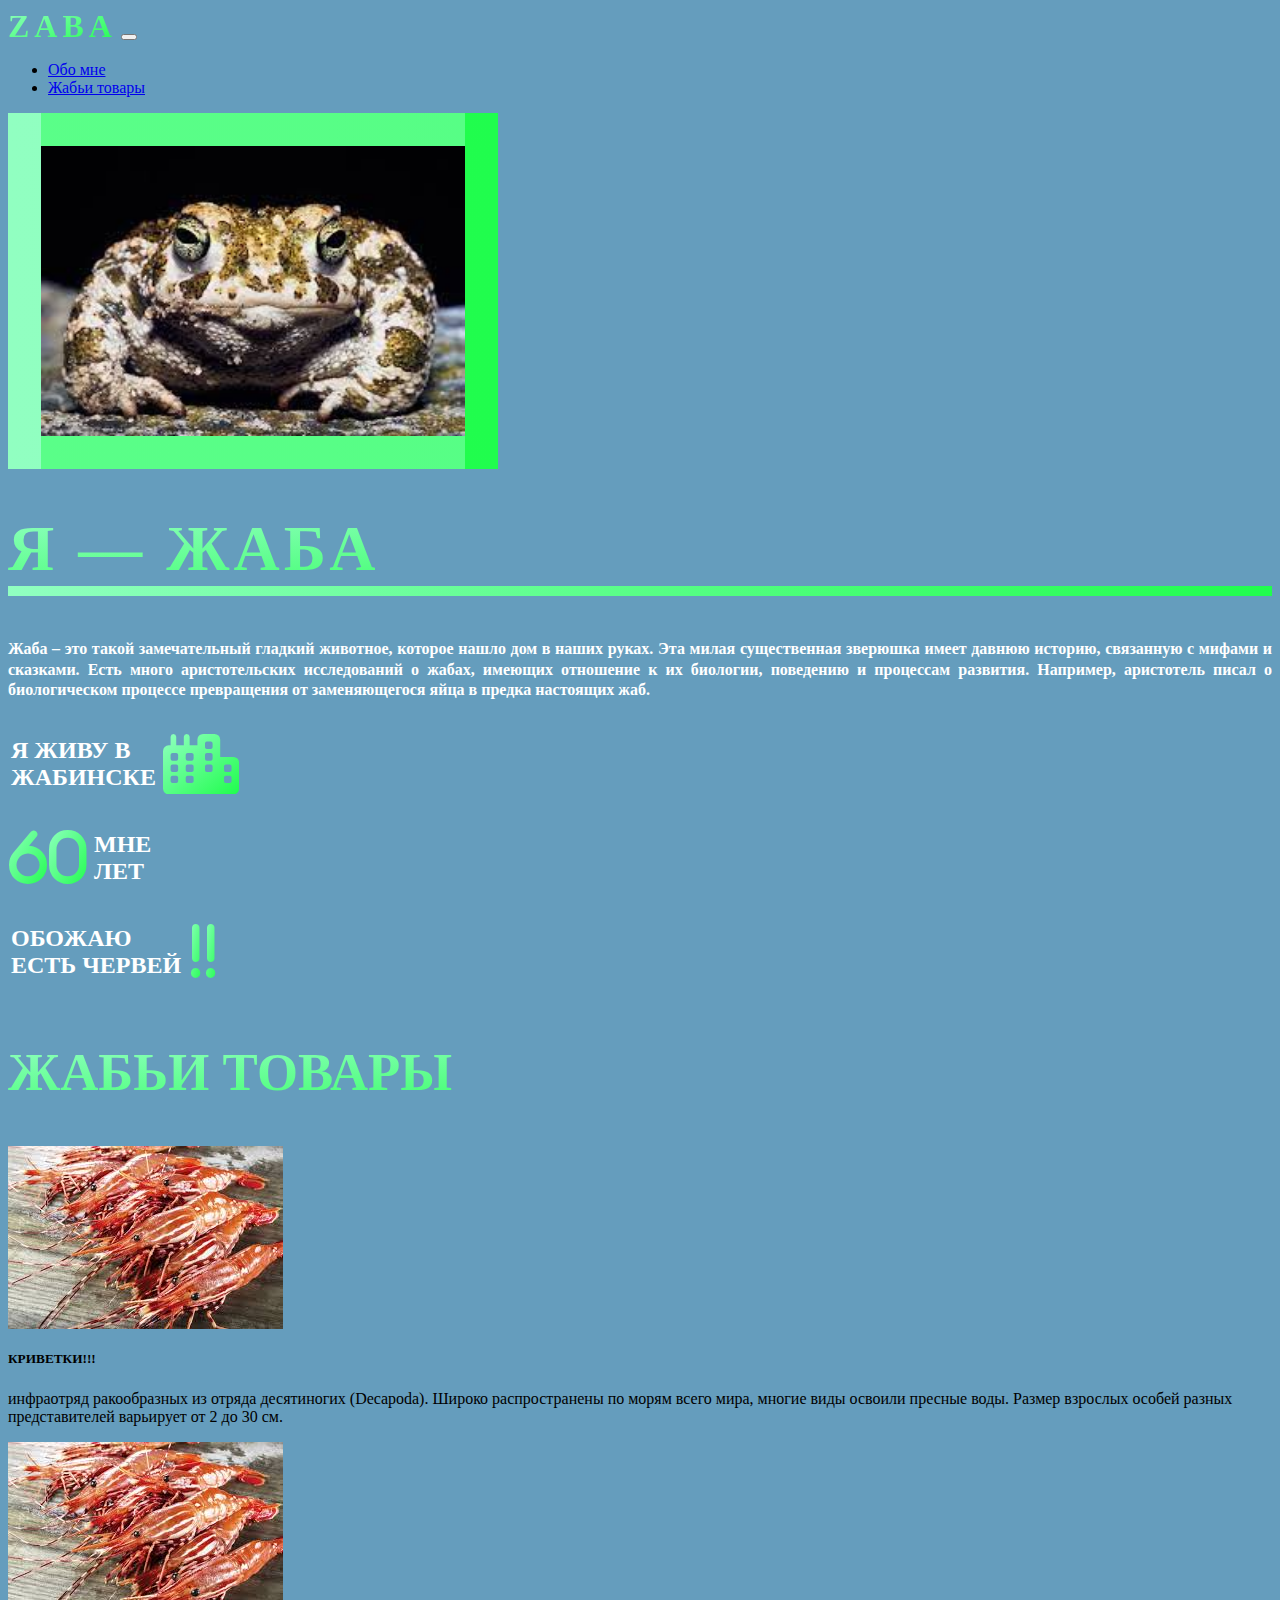
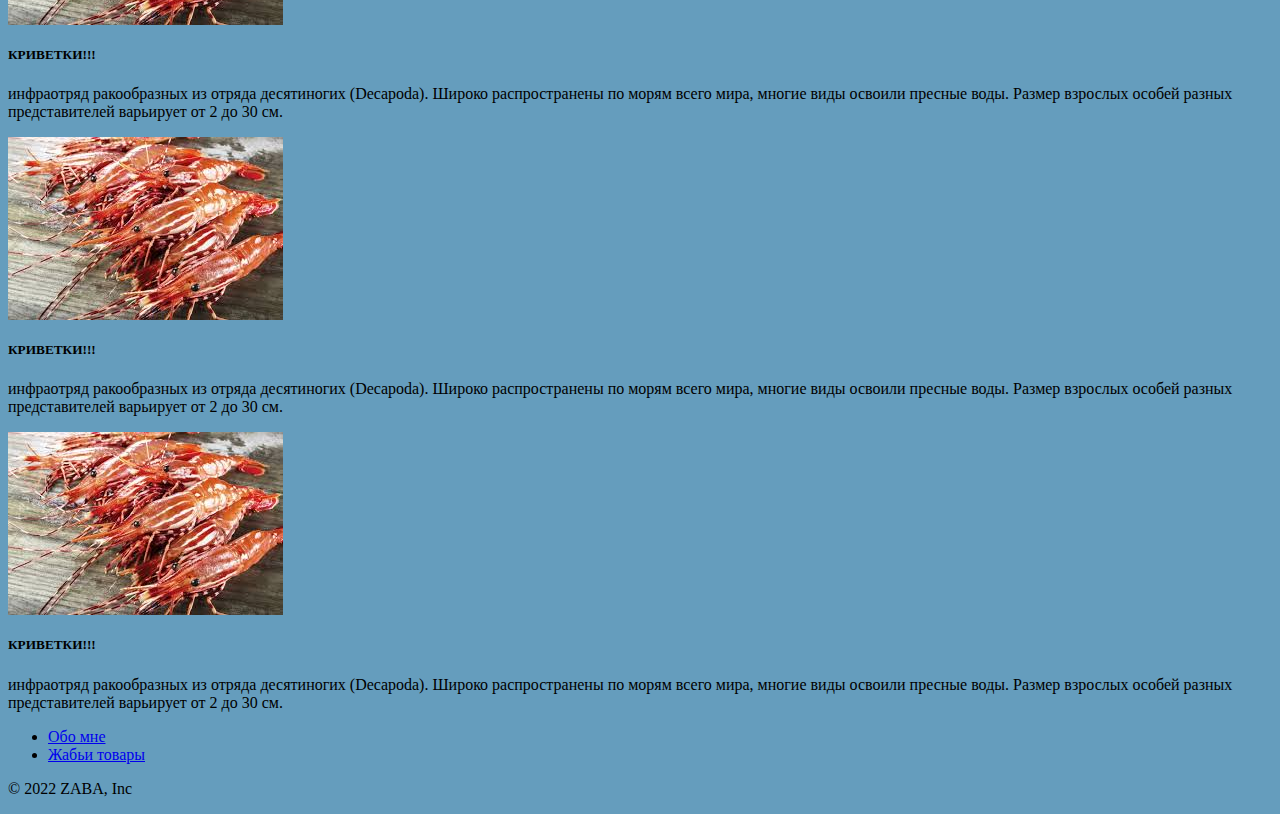
==== commit 4fdc16b4: "YES" ====
--- a/index.html
+++ b/index.html
@@ -9,16 +9,12 @@
       rel="stylesheet"
       href="https://cdnjs.cloudflare.com/ajax/libs/font-awesome/6.2.1/css/all.min.css"
     />
-<<<<<<< HEAD
     <link
       href="https://cdn.jsdelivr.net/npm/bootstrap@5.3.0-alpha1/dist/css/bootstrap.min.css"
       rel="stylesheet"
       integrity="sha384-GLhlTQ8iRABdZLl6O3oVMWSktQOp6b7In1Zl3/Jr59b6EGGoI1aFkw7cmDA6j6gD"
       crossorigin="anonymous"
     />
-=======
-    <link href="https://cdn.jsdelivr.net/npm/bootstrap@5.3.0-alpha1/dist/css/bootstrap.min.css" rel="stylesheet" integrity="sha384-GLhlTQ8iRABdZLl6O3oVMWSktQOp6b7In1Zl3/Jr59b6EGGoI1aFkw7cmDA6j6gD" crossorigin="anonymous">
->>>>>>> 73a393e0f8bf14592c00fe03c96da0669e0dd1d3
     <link rel="stylesheet" href="styles.css" />
   </head>
   <body>
@@ -58,7 +54,6 @@
     </header>
     <main>
       <!-- About section -->
-<<<<<<< HEAD
       <section class="about my-4" id="about">
         <div class="about__brief container p-md-5">
           <div class="row gy-4 justify-content-center">
@@ -114,58 +109,6 @@
               </h2>
               <i class="fa-solid fa-exclamation"></i
               ><i class="fa-solid fa-exclamation"></i>
-=======
-      <div class="about container" id="about">
-        <div class="row">
-          <div class="about__avatar col-lg"></div>
-          <div class="about__description col-lg">
-            <h1>Я — ЖАБА</h1>
-            <p>
-              Жаба – это такой замечательный гладкий животное, которое нашло дом
-              в наших руках. Эта милая существенная зверюшка имеет давнюю
-              историю, связанную с мифами и сказками. Есть много аристотельских
-              исследований о жабах, имеющих отношение к их биологии, поведению и
-              процессам развития. Например, аристотель писал о биологическом
-              процессе превращения от заменяющегося яйца в предка настоящих жаб.
-            </p>
-          </div>
-        </div>
-      </div>
-
-      <!-- Info section -->
-      <div class="info container-md">
-        <div class="info__container row">
-          <div class="col-xl">
-            <div class="info__item">
-              <h1>
-                Я ЖИВУ В <br />
-                ЖАБИНСКЕ
-              </h1>
-              <i class="fa-solid fa-city"></i>
-            </div>
-          </div>
-          <div class="col-xl">
-            <div class="info__item">
-              <div class="icon__wrapper">
-                <i class="fa-solid fa-6"></i><i class="fa-solid fa-0"></i>
-              </div>
-              <h1>
-                МНЕ <br />
-                ЛЕТ
-              </h1>
-            </div>
-          </div>
-          <div class="col-xl">
-            <div class="info__item">
-              <h1>
-                ОБОЖАЮ <br />
-                ЕСТЬ ЧЕРВЕЙ
-              </h1>
-              <div class="icon__wrapper">
-                <i class="fa-solid fa-exclamation"></i
-                ><i class="fa-solid fa-exclamation"></i>
-              </div>
->>>>>>> 73a393e0f8bf14592c00fe03c96da0669e0dd1d3
             </div>
           </div>
         </div>
@@ -237,7 +180,6 @@
         </div>
       </section>
     </main>
-<<<<<<< HEAD
     <footer class="py-3 my-4">
       <div class="container">
         <ul class="nav justify-content-center border-bottom pb-3 mb-3">
@@ -256,9 +198,5 @@
       integrity="sha384-w76AqPfDkMBDXo30jS1Sgez6pr3x5MlQ1ZAGC+nuZB+EYdgRZgiwxhTBTkF7CXvN"
       crossorigin="anonymous"
     ></script>
-=======
-    <script src="https://cdn.jsdelivr.net/npm/bootstrap@5.3.0-alpha1/dist/js/bootstrap.bundle.min.js" integrity="sha384-w76AqPfDkMBDXo30jS1Sgez6pr3x5MlQ1ZAGC+nuZB+EYdgRZgiwxhTBTkF7CXvN" crossorigin="anonymous"></script>
-    <script src="scripts.js"></script>
->>>>>>> 73a393e0f8bf14592c00fe03c96da0669e0dd1d3
   </body>
 </html>
--- a/styles.css
+++ b/styles.css
@@ -96,7 +96,6 @@
   color: transparent;
 }
 
-<<<<<<< HEAD
 .about__information-item > * {
   vertical-align: middle;
 }
@@ -111,8 +110,3 @@
     font-size: 3.8em;
   }
 }
-=======
-.products__content p {
-  font-size: 0.9rem;
-}
->>>>>>> 73a393e0f8bf14592c00fe03c96da0669e0dd1d3
